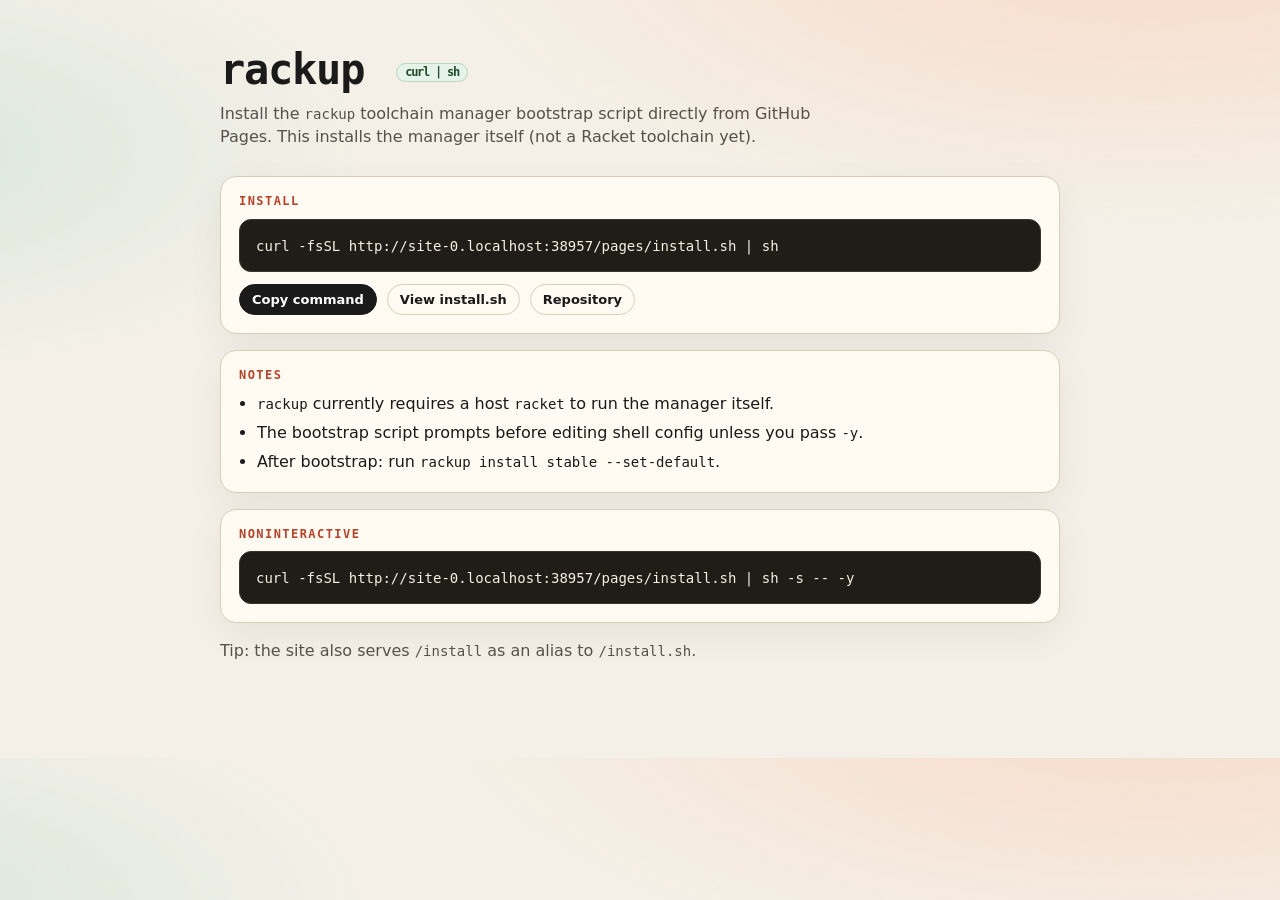
==== pages/index.html @ f385fd23 "Add GitHub Pages installer site" ====
<!doctype html>
<html lang="en">
<head>
  <meta charset="utf-8">
  <meta name="viewport" content="width=device-width, initial-scale=1">
  <title>rackup install</title>
  <style>
    :root {
      --bg: #f4f0e7;
      --ink: #1a1a1a;
      --muted: #565149;
      --accent: #b4432a;
      --panel: #fffaf1;
      --line: #d8ceb8;
    }
    * { box-sizing: border-box; }
    body {
      margin: 0;
      background:
        radial-gradient(1200px 500px at 90% -10%, #f8d9c8 0%, transparent 60%),
        radial-gradient(900px 400px at -10% 20%, #d9e7db 0%, transparent 55%),
        var(--bg);
      color: var(--ink);
      font: 16px/1.45 ui-sans-serif, system-ui, sans-serif;
    }
    main {
      max-width: 880px;
      margin: 0 auto;
      padding: 48px 20px 80px;
    }
    h1 {
      margin: 0 0 10px;
      font: 700 42px/1.05 ui-monospace, "SFMono-Regular", Menlo, monospace;
      letter-spacing: -0.03em;
    }
    .sub {
      color: var(--muted);
      margin: 0 0 28px;
      max-width: 60ch;
    }
    .card {
      background: color-mix(in srgb, var(--panel) 92%, white);
      border: 1px solid var(--line);
      border-radius: 16px;
      padding: 18px;
      box-shadow: 0 12px 36px rgba(0, 0, 0, 0.06);
      margin: 16px 0;
    }
    .label {
      font: 700 12px/1.1 ui-monospace, monospace;
      text-transform: uppercase;
      letter-spacing: 0.12em;
      color: var(--accent);
      margin-bottom: 10px;
    }
    pre {
      margin: 0;
      overflow-x: auto;
      background: #201d19;
      color: #f7f0e1;
      border-radius: 12px;
      padding: 14px 16px;
      border: 1px solid #3a342d;
    }
    code {
      font: 500 14px/1.4 ui-monospace, "SFMono-Regular", Menlo, monospace;
    }
    .row {
      display: flex;
      gap: 10px;
      align-items: center;
      margin-top: 12px;
      flex-wrap: wrap;
    }
    button, a.button {
      appearance: none;
      border: 1px solid var(--ink);
      background: var(--ink);
      color: white;
      border-radius: 999px;
      padding: 8px 12px;
      text-decoration: none;
      font: 600 13px/1 ui-sans-serif, system-ui, sans-serif;
      cursor: pointer;
    }
    a.button.secondary, button.secondary {
      background: transparent;
      color: var(--ink);
      border-color: var(--line);
    }
    ul {
      margin: 8px 0 0;
      padding-left: 18px;
    }
    li + li { margin-top: 6px; }
    .muted { color: var(--muted); }
    .ok {
      display: inline-block;
      padding: 2px 8px;
      border-radius: 999px;
      font: 700 12px/1.1 ui-monospace, monospace;
      background: #e5f3e8;
      border: 1px solid #b7d7bf;
      color: #214d2b;
      margin-left: 8px;
      vertical-align: middle;
    }
    @media (max-width: 640px) {
      h1 { font-size: 32px; }
      main { padding-top: 28px; }
    }
  </style>
</head>
<body>
  <main>
    <h1>rackup <span class="ok">curl | sh</span></h1>
    <p class="sub">
      Install the <code>rackup</code> toolchain manager bootstrap script directly from GitHub Pages.
      This installs the manager itself (not a Racket toolchain yet).
    </p>

    <section class="card">
      <div class="label">Install</div>
      <pre><code id="install-cmd">curl -fsSL https://samth.github.io/rackup/install.sh | sh</code></pre>
      <div class="row">
        <button id="copy-btn" type="button">Copy command</button>
        <a class="button secondary" href="./install.sh">View install.sh</a>
        <a class="button secondary" href="https://github.com/samth/rackup">Repository</a>
      </div>
    </section>

    <section class="card">
      <div class="label">Notes</div>
      <ul>
        <li><code>rackup</code> currently requires a host <code>racket</code> to run the manager itself.</li>
        <li>The bootstrap script prompts before editing shell config unless you pass <code>-y</code>.</li>
        <li>After bootstrap: run <code>rackup install stable --set-default</code>.</li>
      </ul>
    </section>

    <section class="card">
      <div class="label">Noninteractive</div>
      <pre><code id="noninteractive-cmd">curl -fsSL https://samth.github.io/rackup/install.sh | sh -s -- -y</code></pre>
    </section>

    <p class="muted">
      Tip: the site also serves <code>/install</code> as an alias to <code>/install.sh</code>.
    </p>
  </main>

  <script>
    (function () {
      function pageBase() {
        var path = window.location.pathname || "/";
        if (!/\/$/.test(path)) path = path.replace(/\/[^/]*$/, "/");
        return window.location.origin + path.replace(/\/$/, "");
      }
      var base = pageBase();
      var install = base + "/install.sh";
      var cmd = "curl -fsSL " + install + " | sh";
      var cmdNoninteractive = cmd + " -s -- -y";
      var cmdEl = document.getElementById("install-cmd");
      var cmdNoninteractiveEl = document.getElementById("noninteractive-cmd");
      if (cmdEl) cmdEl.textContent = cmd;
      if (cmdNoninteractiveEl) cmdNoninteractiveEl.textContent = cmdNoninteractive;
      var copyBtn = document.getElementById("copy-btn");
      if (copyBtn && navigator.clipboard) {
        copyBtn.addEventListener("click", function () {
          navigator.clipboard.writeText(cmd).then(function () {
            copyBtn.textContent = "Copied";
            setTimeout(function () { copyBtn.textContent = "Copy command"; }, 1200);
          });
        });
      }
    }());
  </script>
</body>
</html>
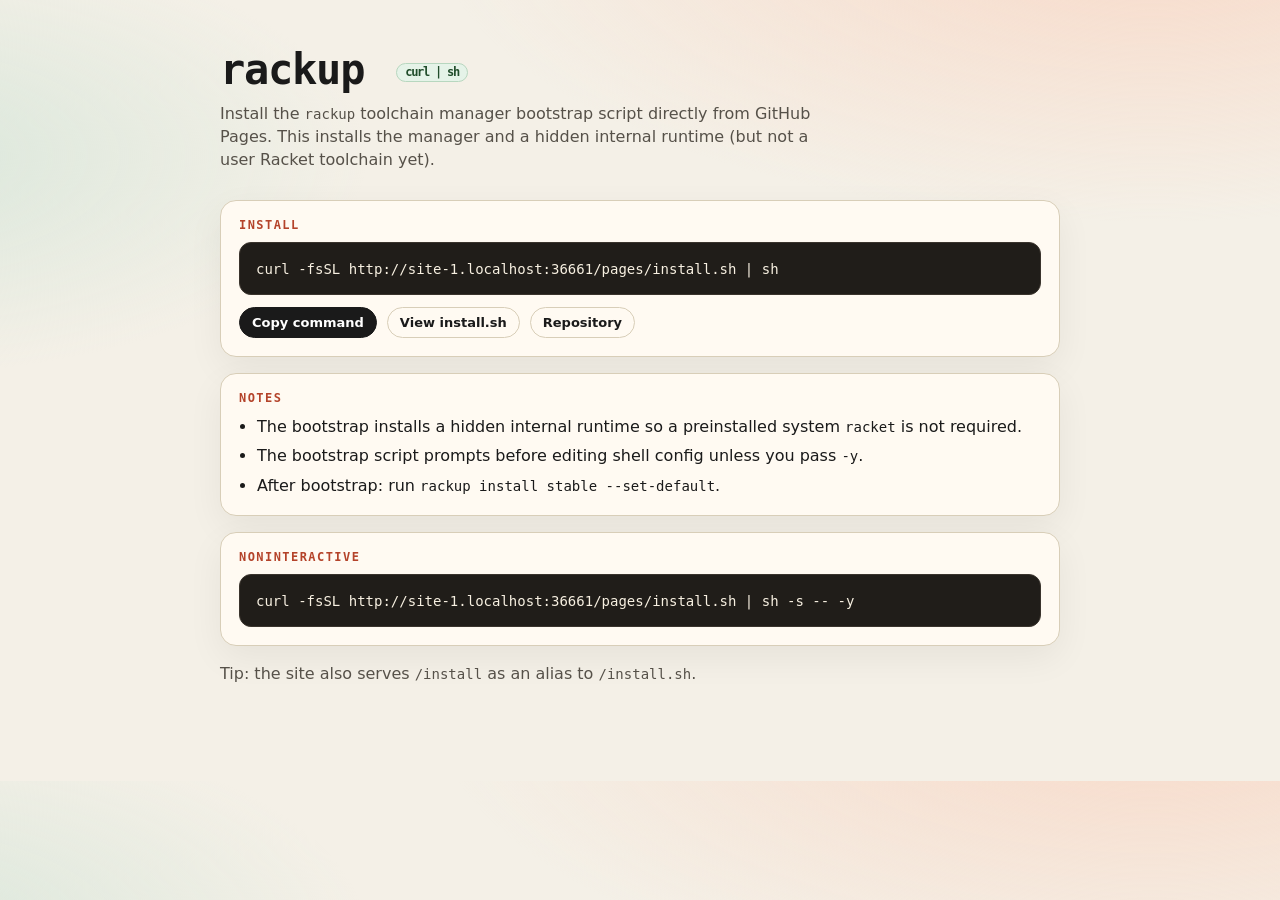
==== commit a2421432: "Add hidden runtime bootstrap and source-link improvements" ====
--- a/pages/index.html
+++ b/pages/index.html
@@ -116,7 +116,7 @@
     <h1>rackup <span class="ok">curl | sh</span></h1>
     <p class="sub">
       Install the <code>rackup</code> toolchain manager bootstrap script directly from GitHub Pages.
-      This installs the manager itself (not a Racket toolchain yet).
+      This installs the manager and a hidden internal runtime (but not a user Racket toolchain yet).
     </p>
 
     <section class="card">
@@ -132,7 +132,7 @@
     <section class="card">
       <div class="label">Notes</div>
       <ul>
-        <li><code>rackup</code> currently requires a host <code>racket</code> to run the manager itself.</li>
+        <li>The bootstrap installs a hidden internal runtime so a preinstalled system <code>racket</code> is not required.</li>
         <li>The bootstrap script prompts before editing shell config unless you pass <code>-y</code>.</li>
         <li>After bootstrap: run <code>rackup install stable --set-default</code>.</li>
       </ul>
